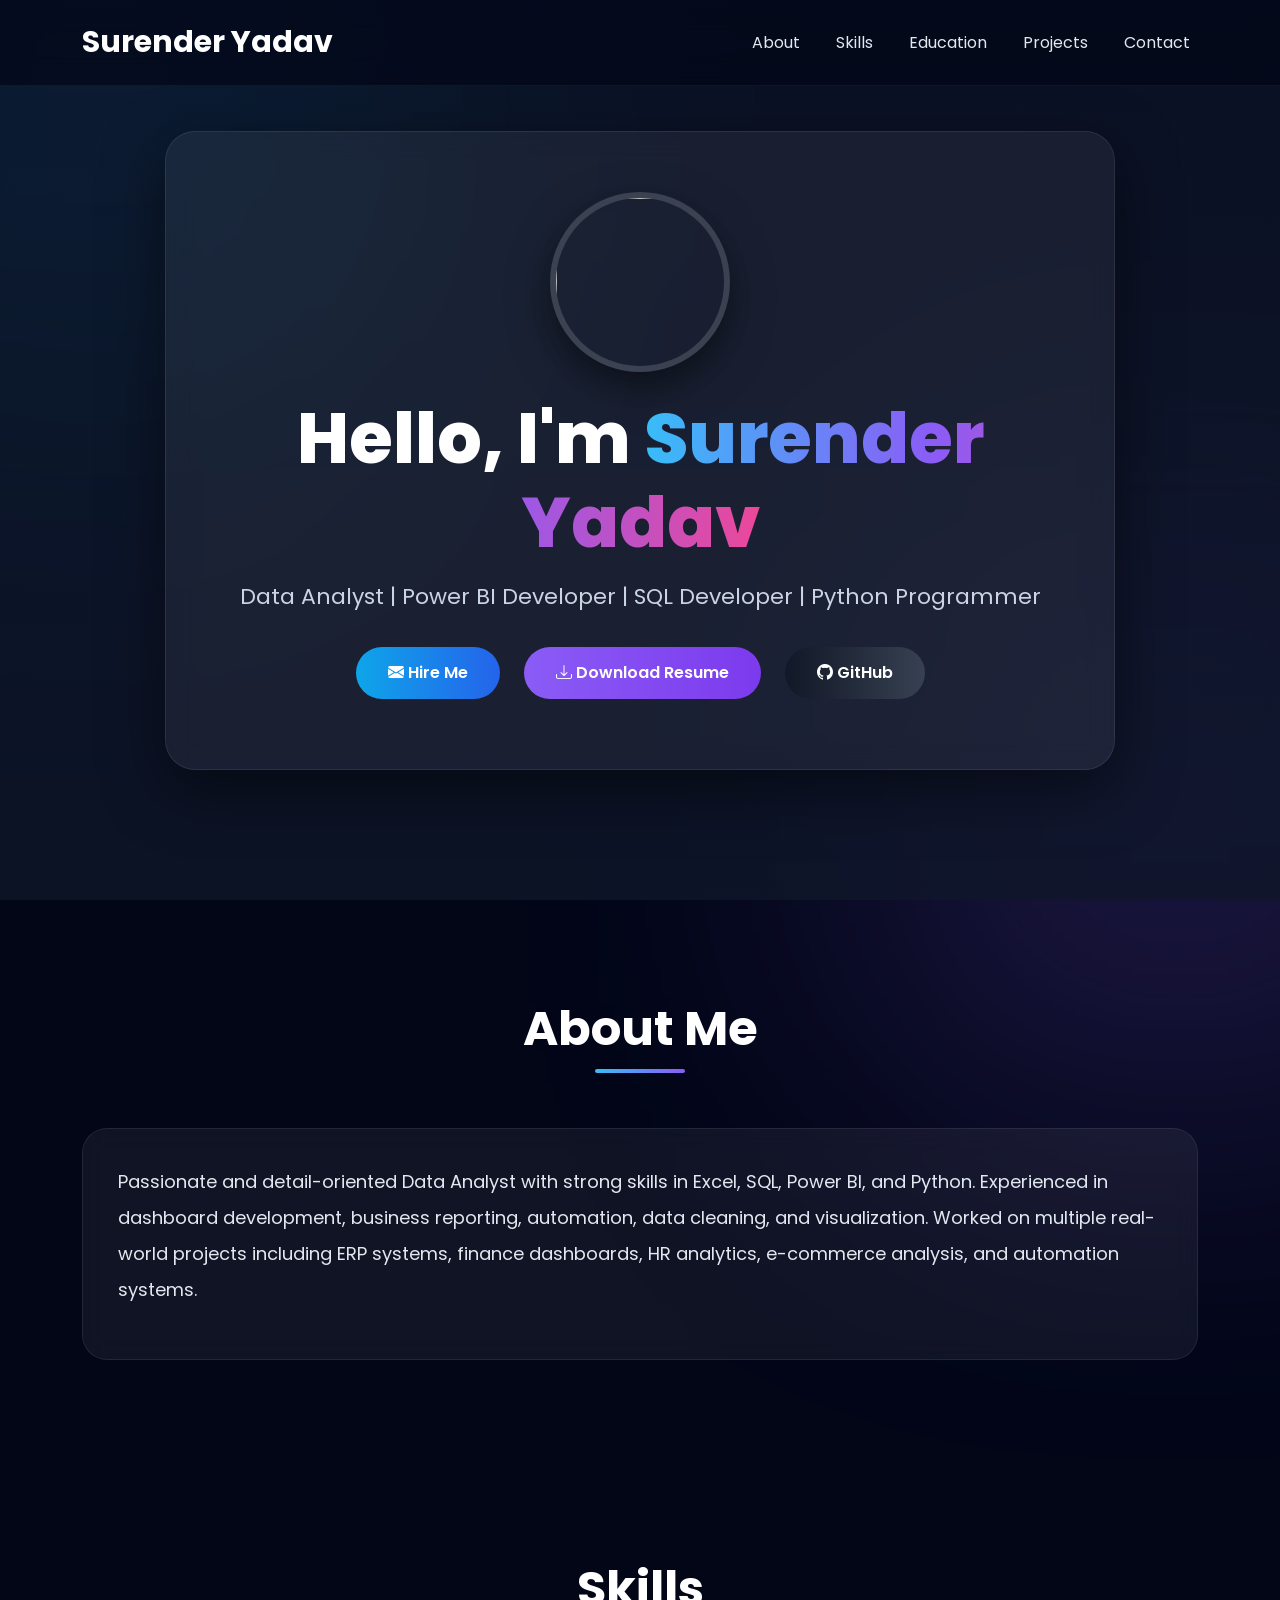
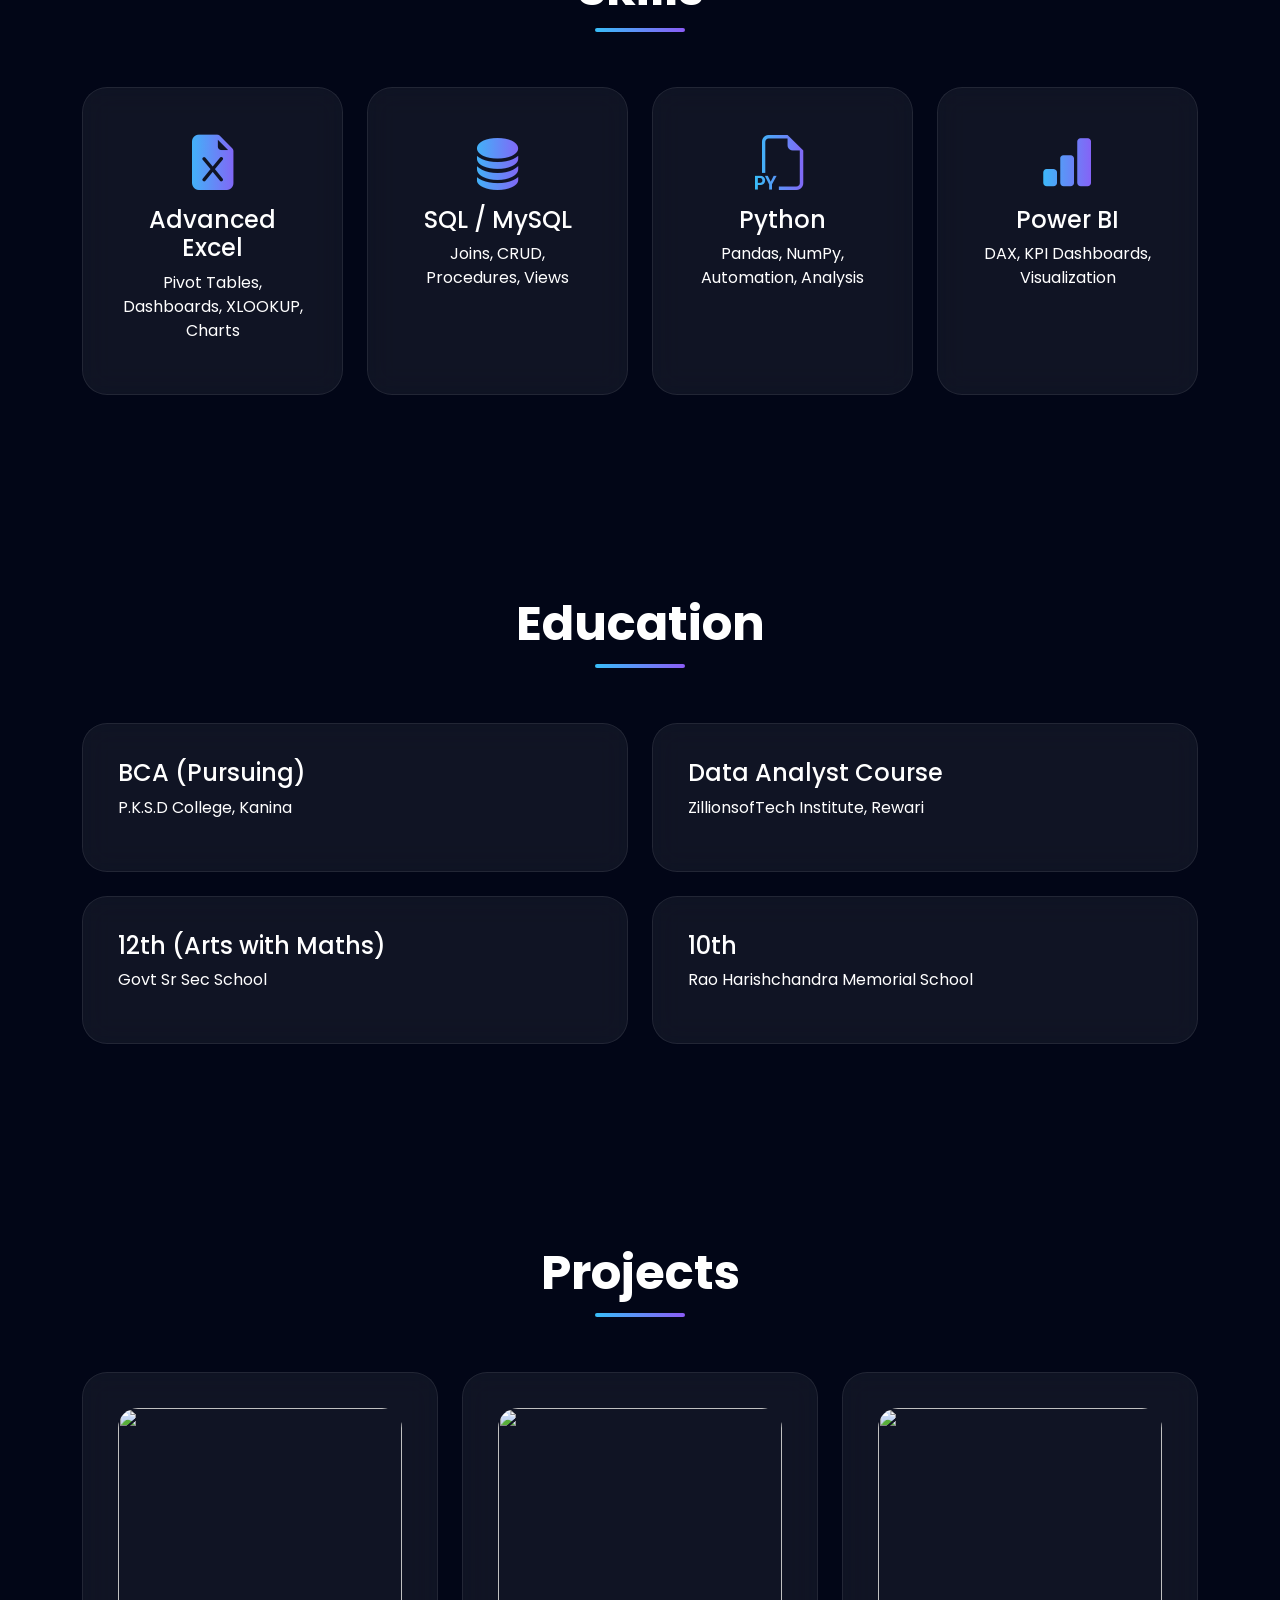
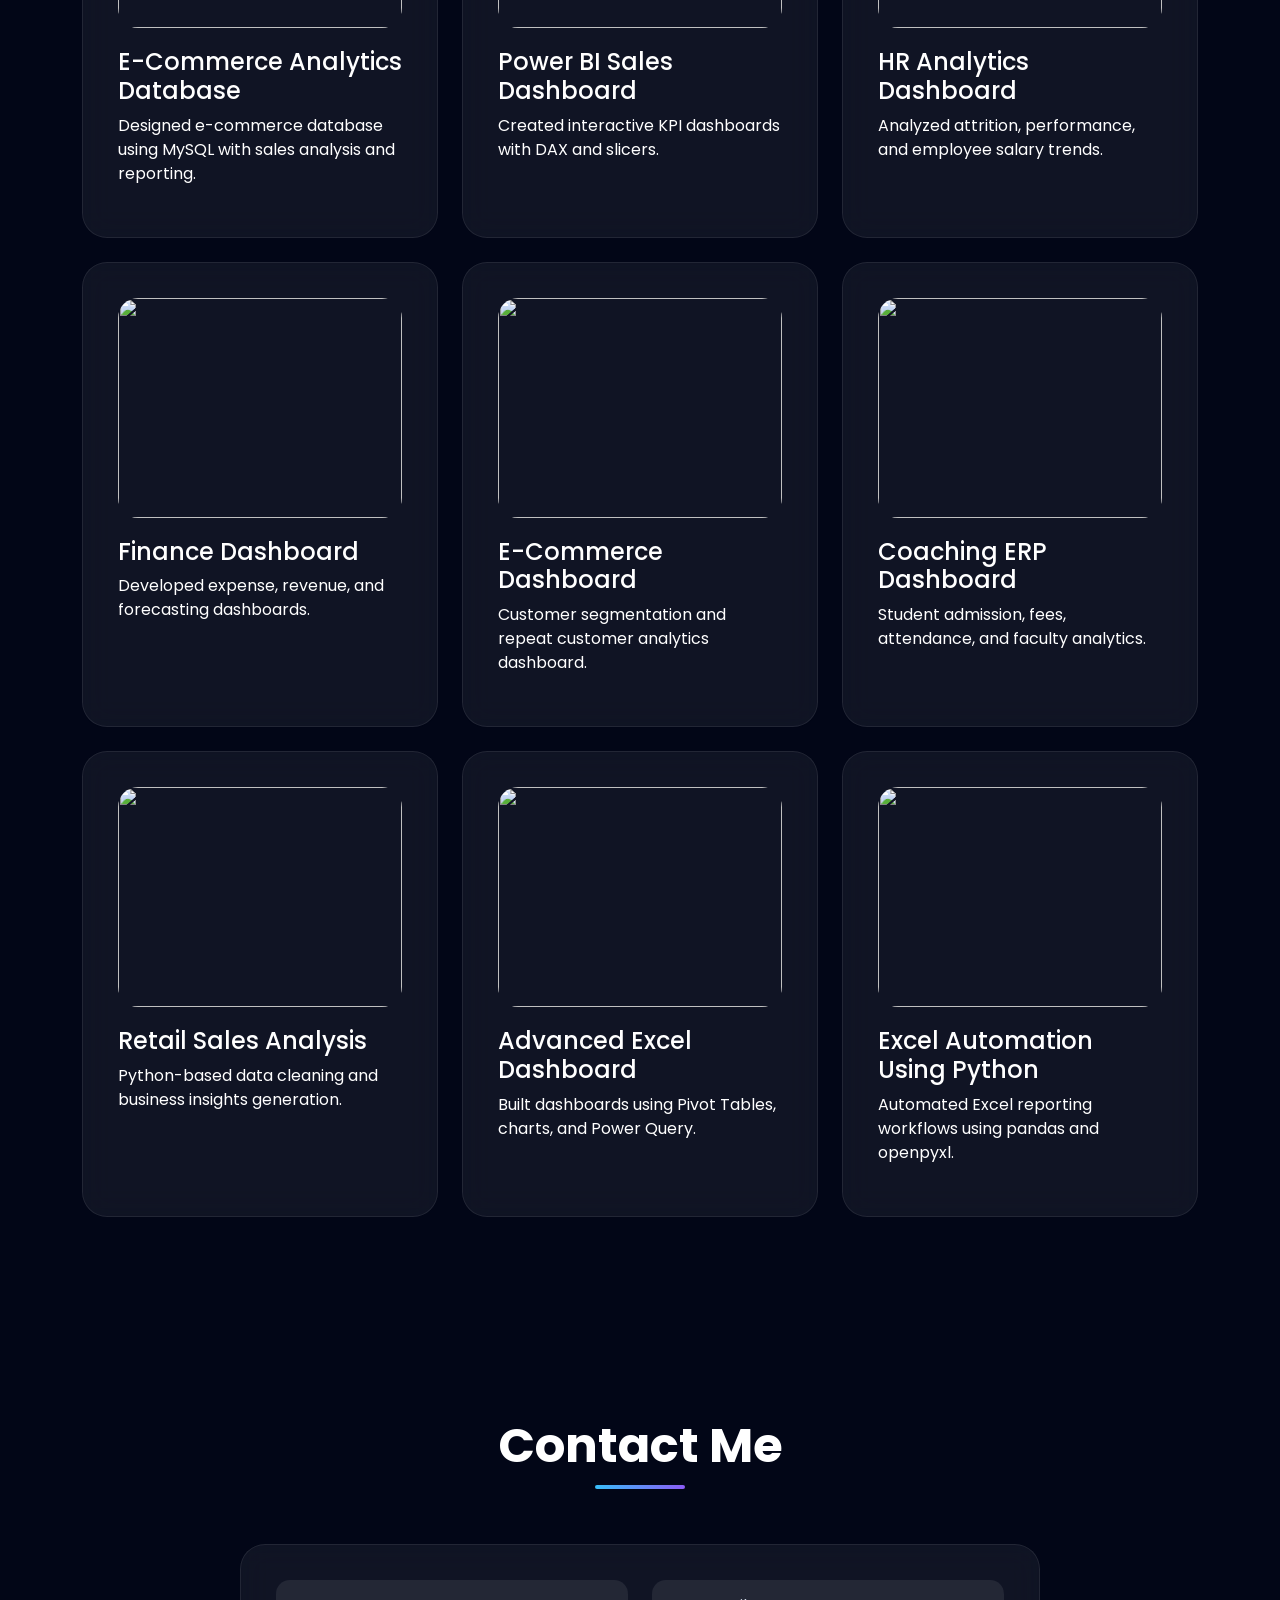
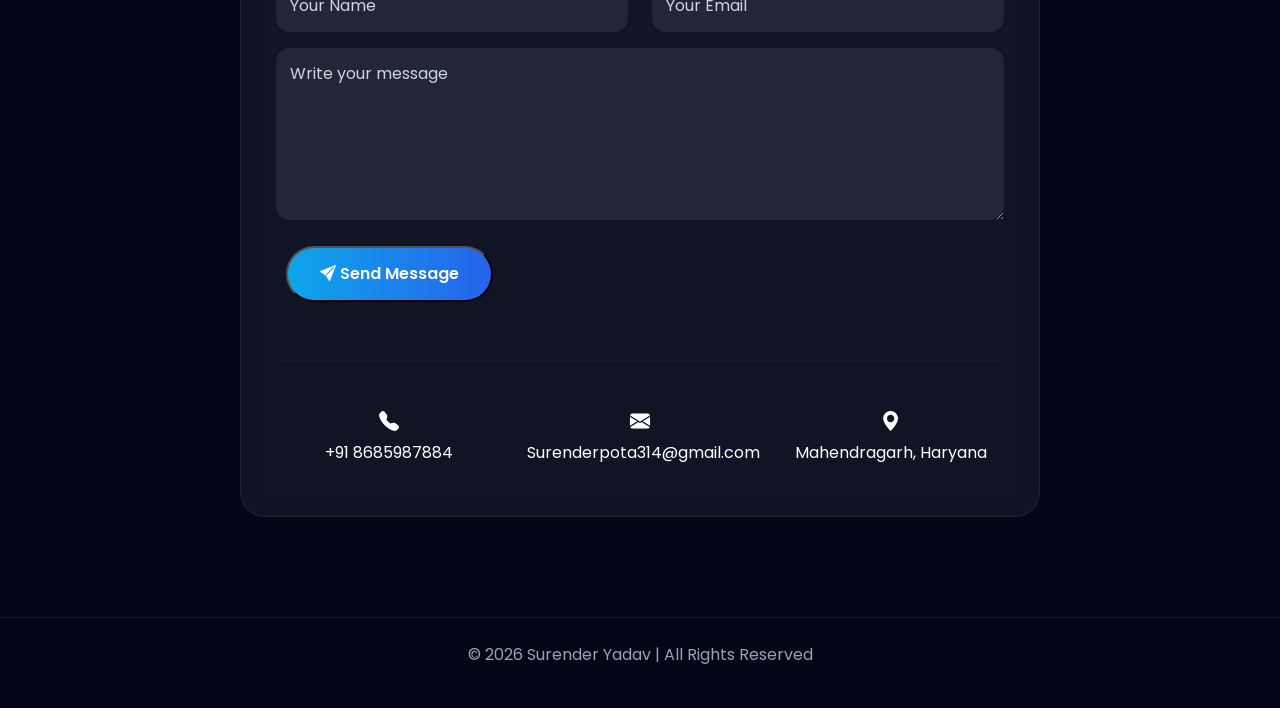
==== index.html @ e2221f17 "portfolio" ====
<!DOCTYPE html>
<html lang="en">
<head>
<meta charset="UTF-8">
<meta name="viewport" content="width=device-width, initial-scale=1.0">

<title>Surender Yadav | Portfolio</title>

<!-- Bootstrap -->
<link href="https://cdn.jsdelivr.net/npm/bootstrap@5.3.3/dist/css/bootstrap.min.css" rel="stylesheet">

<!-- Bootstrap Icons -->
<link rel="stylesheet" href="https://cdn.jsdelivr.net/npm/bootstrap-icons@1.11.3/font/bootstrap-icons.min.css">

<!-- Google Font -->
<link href="https://fonts.googleapis.com/css2?family=Poppins:wght@300;400;500;600;700;800&display=swap" rel="stylesheet">

<s><link rel="stylesheet" href="style.css"></s>
</head>

<body>

<!-- Navbar -->
<nav class="navbar navbar-expand-lg fixed-top">

<div class="container">

<a class="navbar-brand" href="#">Surender Yadav</a>

<button class="navbar-toggler bg-light" data-bs-toggle="collapse" data-bs-target="#menu">
<span class="navbar-toggler-icon"></span>
</button>

<div class="collapse navbar-collapse" id="menu">

<ul class="navbar-nav ms-auto">

<li class="nav-item">
<a class="nav-link" href="#about">About</a>
</li>

<li class="nav-item">
<a class="nav-link" href="#skills">Skills</a>
</li>

<li class="nav-item">
<a class="nav-link" href="#education">Education</a>
</li>

<li class="nav-item">
<a class="nav-link" href="#projects">Projects</a>
</li>

<li class="nav-item">
<a class="nav-link" href="#contact">Contact</a>
</li>

</ul>

</div>
</div>
</nav>

<!-- Hero -->
<section class="hero">

<div class="hero-box">

<!-- Profile Image -->
<img src="" class="profile-img">

<h1>Hello, I'm <span>Surender Yadav</span></h1>

<p>Data Analyst | Power BI Developer | SQL Developer | Python Programmer</p>

<div class="mt-4">

<a href="mailto:Surenderpota314@gmail.com" class="btn-custom btn1">
<i class="bi bi-envelope-fill"></i>
Hire Me
</a>

<a href="resume.pdf" download class="btn-custom btn2">
<i class="bi bi-download"></i>
Download Resume
</a>

<a href="https://github.com/surenderyadav29" target="_blank" class="btn-custom btn3">
<i class="bi bi-github"></i>
GitHub
</a>

</div>

</div>

</section>

<!-- About -->
<section id="about">

<div class="container">

<h2 class="section-title">About Me</h2>

<div class="glass">

<p class="about-text">

Passionate and detail-oriented Data Analyst with strong skills in Excel, SQL, Power BI, and Python.

Experienced in dashboard development, business reporting, automation, data cleaning, and visualization.

Worked on multiple real-world projects including ERP systems, finance dashboards, HR analytics, e-commerce analysis, and automation systems.

</p>

</div>

</div>

</section>

<!-- Skills -->
<section id="skills">

<div class="container">

<h2 class="section-title">Skills</h2>

<div class="row g-4">

<div class="col-md-3">
<div class="glass skill-card">
<i class="bi bi-file-earmark-excel-fill"></i>
<h4>Advanced Excel</h4>
<p>Pivot Tables, Dashboards, XLOOKUP, Charts</p>
</div>
</div>

<div class="col-md-3">
<div class="glass skill-card">
<i class="bi bi-database-fill"></i>
<h4>SQL / MySQL</h4>
<p>Joins, CRUD, Procedures, Views</p>
</div>
</div>

<div class="col-md-3">
<div class="glass skill-card">
<i class="bi bi-filetype-py"></i>
<h4>Python</h4>
<p>Pandas, NumPy, Automation, Analysis</p>
</div>
</div>

<div class="col-md-3">
<div class="glass skill-card">
<i class="bi bi-bar-chart-fill"></i>
<h4>Power BI</h4>
<p>DAX, KPI Dashboards, Visualization</p>
</div>
</div>

</div>

</div>

</section>

<!-- Education -->
<section id="education">

<div class="container">

<h2 class="section-title">Education</h2>

<div class="row g-4">

<div class="col-md-6">
<div class="glass">
<h4>BCA (Pursuing)</h4>
<p>P.K.S.D College, Kanina</p>
</div>
</div>

<div class="col-md-6">
<div class="glass">
<h4>Data Analyst Course</h4>
<p>ZillionsofTech Institute, Rewari</p>
</div>
</div>

<div class="col-md-6">
<div class="glass">
<h4>12th (Arts with Maths)</h4>
<p>Govt Sr Sec School</p>
</div>
</div>

<div class="col-md-6">
<div class="glass">
<h4>10th</h4>
<p>Rao Harishchandra Memorial School</p>
</div>
</div>

</div>

</div>

</section>

<!-- Projects -->
<section id="projects">

<div class="container">

<h2 class="section-title">Projects</h2>

<div class="row g-4">

<div class="col-md-4">
<div class="glass project-card">
<img src="https://images.unsplash.com/photo-1551288049-bebda4e38f71?q=80&w=1200&auto=format&fit=crop">
<h4>E-Commerce Analytics Database</h4>
<p>Designed e-commerce database using MySQL with sales analysis and reporting.</p>
</div>
</div>

<div class="col-md-4">
<div class="glass project-card">
<img src="https://images.unsplash.com/photo-1516321318423-f06f85e504b3?q=80&w=1200&auto=format&fit=crop">
<h4>Power BI Sales Dashboard</h4>
<p>Created interactive KPI dashboards with DAX and slicers.</p>
</div>
</div>

<div class="col-md-4">
<div class="glass project-card">
<img src="https://images.unsplash.com/photo-1520607162513-77705c0f0d4a?q=80&w=1200&auto=format&fit=crop">
<h4>HR Analytics Dashboard</h4>
<p>Analyzed attrition, performance, and employee salary trends.</p>
</div>
</div>

<div class="col-md-4">
<div class="glass project-card">
<img src="https://images.unsplash.com/photo-1460925895917-afdab827c52f?q=80&w=1200&auto=format&fit=crop">
<h4>Finance Dashboard</h4>
<p>Developed expense, revenue, and forecasting dashboards.</p>
</div>
</div>

<div class="col-md-4">
<div class="glass project-card">
<img src="https://images.unsplash.com/photo-1526379095098-d400fd0bf935?q=80&w=1200&auto=format&fit=crop">
<h4>E-Commerce Dashboard</h4>
<p>Customer segmentation and repeat customer analytics dashboard.</p>
</div>
</div>

<div class="col-md-4">
<div class="glass project-card">
<img src="https://images.unsplash.com/photo-1509062522246-3755977927d7?q=80&w=1200&auto=format&fit=crop">
<h4>Coaching ERP Dashboard</h4>
<p>Student admission, fees, attendance, and faculty analytics.</p>
</div>
</div>

<div class="col-md-4">
<div class="glass project-card">
<img src="https://images.unsplash.com/photo-1515879218367-8466d910aaa4?q=80&w=1200&auto=format&fit=crop">
<h4>Retail Sales Analysis</h4>
<p>Python-based data cleaning and business insights generation.</p>
</div>
</div>

<div class="col-md-4">
<div class="glass project-card">
<img src="https://images.unsplash.com/photo-1554224155-6726b3ff858f?q=80&w=1200&auto=format&fit=crop">
<h4>Advanced Excel Dashboard</h4>
<p>Built dashboards using Pivot Tables, charts, and Power Query.</p>
</div>
</div>

<div class="col-md-4">
<div class="glass project-card">
<img src="https://images.unsplash.com/photo-1454165804606-c3d57bc86b40?q=80&w=1200&auto=format&fit=crop">
<h4>Excel Automation Using Python</h4>
<p>Automated Excel reporting workflows using pandas and openpyxl.</p>
</div>
</div>

</div>

</div>

</section>

<!-- Contact -->
<section id="contact">

<div class="container">

<h2 class="section-title">Contact Me</h2>

<div class="glass contact-box mx-auto" style="max-width:800px;">

<form action="https://formsubmit.co/Surenderpota314@gmail.com" method="POST">

<div class="row">

<div class="col-md-6 mb-3">
<input type="text" class="form-control" placeholder="Your Name" required>
</div>

<div class="col-md-6 mb-3">
<input type="email" class="form-control" placeholder="Your Email" required>
</div>

</div>

<div class="mb-3">
<textarea rows="6" class="form-control" placeholder="Write your message"></textarea>
</div>

<input type="hidden" name="_captcha" value="false">

<button class="btn-custom btn1">
<i class="bi bi-send-fill"></i>
Send Message
</button>

</form>

<hr class="my-5" style="border-color:rgba(255,255,255,0.1)">

<div class="row text-center">

<div class="col-md-4">
<h5><i class="bi bi-telephone-fill"></i></h5>
<p>+91 8685987884</p>
</div>

<div class="col-md-4">
<h5><i class="bi bi-envelope-fill"></i></h5>
<p>Surenderpota314@gmail.com</p>
</div>

<div class="col-md-4">
<h5><i class="bi bi-geo-alt-fill"></i></h5>
<p>Mahendragarh, Haryana</p>
</div>

</div>

</div>

</div>

</section>

<!-- Footer -->
<footer>

<p>© 2026 Surender Yadav | All Rights Reserved</p>

</footer>

<!-- Bootstrap JS -->


<script src="script.js"></script>

</body>
</html>
---- style.css ----
*{
    margin:0;
    padding:0;
    box-sizing:border-box;
    scroll-behavior:smooth;
}

body{
    font-family:'Poppins',sans-serif;
    background:#020617;
    color:white;
    overflow-x:hidden;
}

/* Background Glow */
body::before{
    content:'';
    position:fixed;
    width:600px;
    height:600px;
    background:#0ea5e9;
    filter:blur(180px);
    top:-200px;
    left:-200px;
    opacity:0.3;
    z-index:-1;
}

body::after{
    content:'';
    position:fixed;
    width:500px;
    height:500px;
    background:#8b5cf6;
    filter:blur(180px);
    bottom:-150px;
    right:-150px;
    opacity:0.3;
    z-index:-1;
}

/* Navbar */
.navbar{
    background:rgba(2,6,23,0.7);
    backdrop-filter:blur(15px);
    padding:15px 0;
    border-bottom:1px solid rgba(255,255,255,0.05);
}

.navbar-brand{
    font-size:30px;
    font-weight:700;
    color:white !important;
}

.nav-link{
    color:#e2e8f0 !important;
    margin-left:20px;
    position:relative;
    transition:0.3s;
}

.nav-link::after{
    content:'';
    position:absolute;
    width:0%;
    height:2px;
    background:#38bdf8;
    left:0;
    bottom:-5px;
    transition:0.4s;
}

.nav-link:hover::after{
    width:100%;
}

/* Hero Section */
.hero{
    min-height:100vh;
    display:flex;
    align-items:center;
    justify-content:center;
    text-align:center;
    background:
    linear-gradient(rgba(15,23,42,0.7),rgba(15,23,42,0.8)),
    url('https://images.unsplash.com/photo-1516321318423-f06f85e504b3?q=80&w=1400&auto=format&fit=crop');
    background-size:cover;
    background-position:center;
    padding:20px;
}

.hero-box{
    background:rgba(255,255,255,0.06);
    border:1px solid rgba(255,255,255,0.08);
    backdrop-filter:blur(14px);
    border-radius:30px;
    padding:60px;
    max-width:950px;
    width:100%;
    box-shadow:0 20px 60px rgba(0,0,0,0.5);
}

/* Profile Image */
.profile-img{
    width:180px;
    height:180px;
    border-radius:50%;
    object-fit:cover;
    border:6px solid rgba(255,255,255,0.15);
    margin-bottom:25px;
    box-shadow:0 15px 40px rgba(0,0,0,0.5);
    transition:0.4s;
}

.profile-img:hover{
    transform:scale(1.05) rotate(3deg);
}

.hero h1{
    font-size:70px;
    font-weight:800;
}

.hero span{
    background:linear-gradient(90deg,#38bdf8,#8b5cf6,#ec4899);
    -webkit-background-clip:text;
    -webkit-text-fill-color:transparent;
}

.hero p{
    font-size:22px;
    color:#cbd5e1;
    margin-top:15px;
}

/* Buttons */
.btn-custom{
    padding:14px 32px;
    border-radius:50px;
    text-decoration:none;
    display:inline-block;
    margin:10px;
    font-weight:600;
    transition:0.4s;
}

.btn1{
    background:linear-gradient(90deg,#0ea5e9,#2563eb);
    color:white;
}

.btn2{
    background:linear-gradient(90deg,#8b5cf6,#7c3aed);
    color:white;
}

.btn3{
    background:linear-gradient(90deg,#111827,#374151);
    color:white;
}

.btn-custom:hover{
    transform:translateY(-6px);
    box-shadow:0 15px 30px rgba(0,0,0,0.4);
}

/* Sections */
section{
    padding:100px 0;
}

.section-title{
    text-align:center;
    font-size:48px;
    font-weight:700;
    margin-bottom:70px;
    position:relative;
}

.section-title::after{
    content:'';
    width:90px;
    height:4px;
    background:linear-gradient(90deg,#38bdf8,#8b5cf6);
    position:absolute;
    left:50%;
    transform:translateX(-50%);
    bottom:-15px;
    border-radius:20px;
}

/* Glass Card */
.glass{
    background:rgba(255,255,255,0.06);
    border:1px solid rgba(255,255,255,0.08);
    backdrop-filter:blur(14px);
    border-radius:25px;
    padding:35px;
    transition:0.4s;
    height:100%;
}

.glass:hover{
    transform:translateY(-10px);
    box-shadow:0 20px 50px rgba(0,0,0,0.4);
}

/* About */
.about-text{
    font-size:18px;
    line-height:2;
    color:#e2e8f0;
}

/* Skills */
.skill-card{
    text-align:center;
}

.skill-card i{
    font-size:55px;
    margin-bottom:20px;
    background:linear-gradient(90deg,#38bdf8,#8b5cf6);
    -webkit-background-clip:text;
    -webkit-text-fill-color:transparent;
}

/* Projects */
.project-card img{
    width:100%;
    height:220px;
    object-fit:cover;
    border-radius:20px;
}

.project-card h4{
    margin-top:20px;
}

/* Contact */
.contact-box input,
.contact-box textarea{
    background:rgba(255,255,255,0.08);
    border:none;
    color:white;
    border-radius:14px;
    padding:14px;
}

.contact-box input::placeholder,
.contact-box textarea::placeholder{
    color:#cbd5e1;
}

.contact-box input:focus,
.contact-box textarea:focus{
    background:rgba(255,255,255,0.1);
    color:white;
    box-shadow:none;
}

/* Footer */
footer{
    background:#020617;
    border-top:1px solid rgba(255,255,255,0.08);
    text-align:center;
    padding:25px;
    color:#94a3b8;
}

/* Responsive */
@media(max-width:768px){

.hero h1{
    font-size:42px;
}

.hero-box{
    padding:35px;
}

.section-title{
    font-size:36px;
}

}
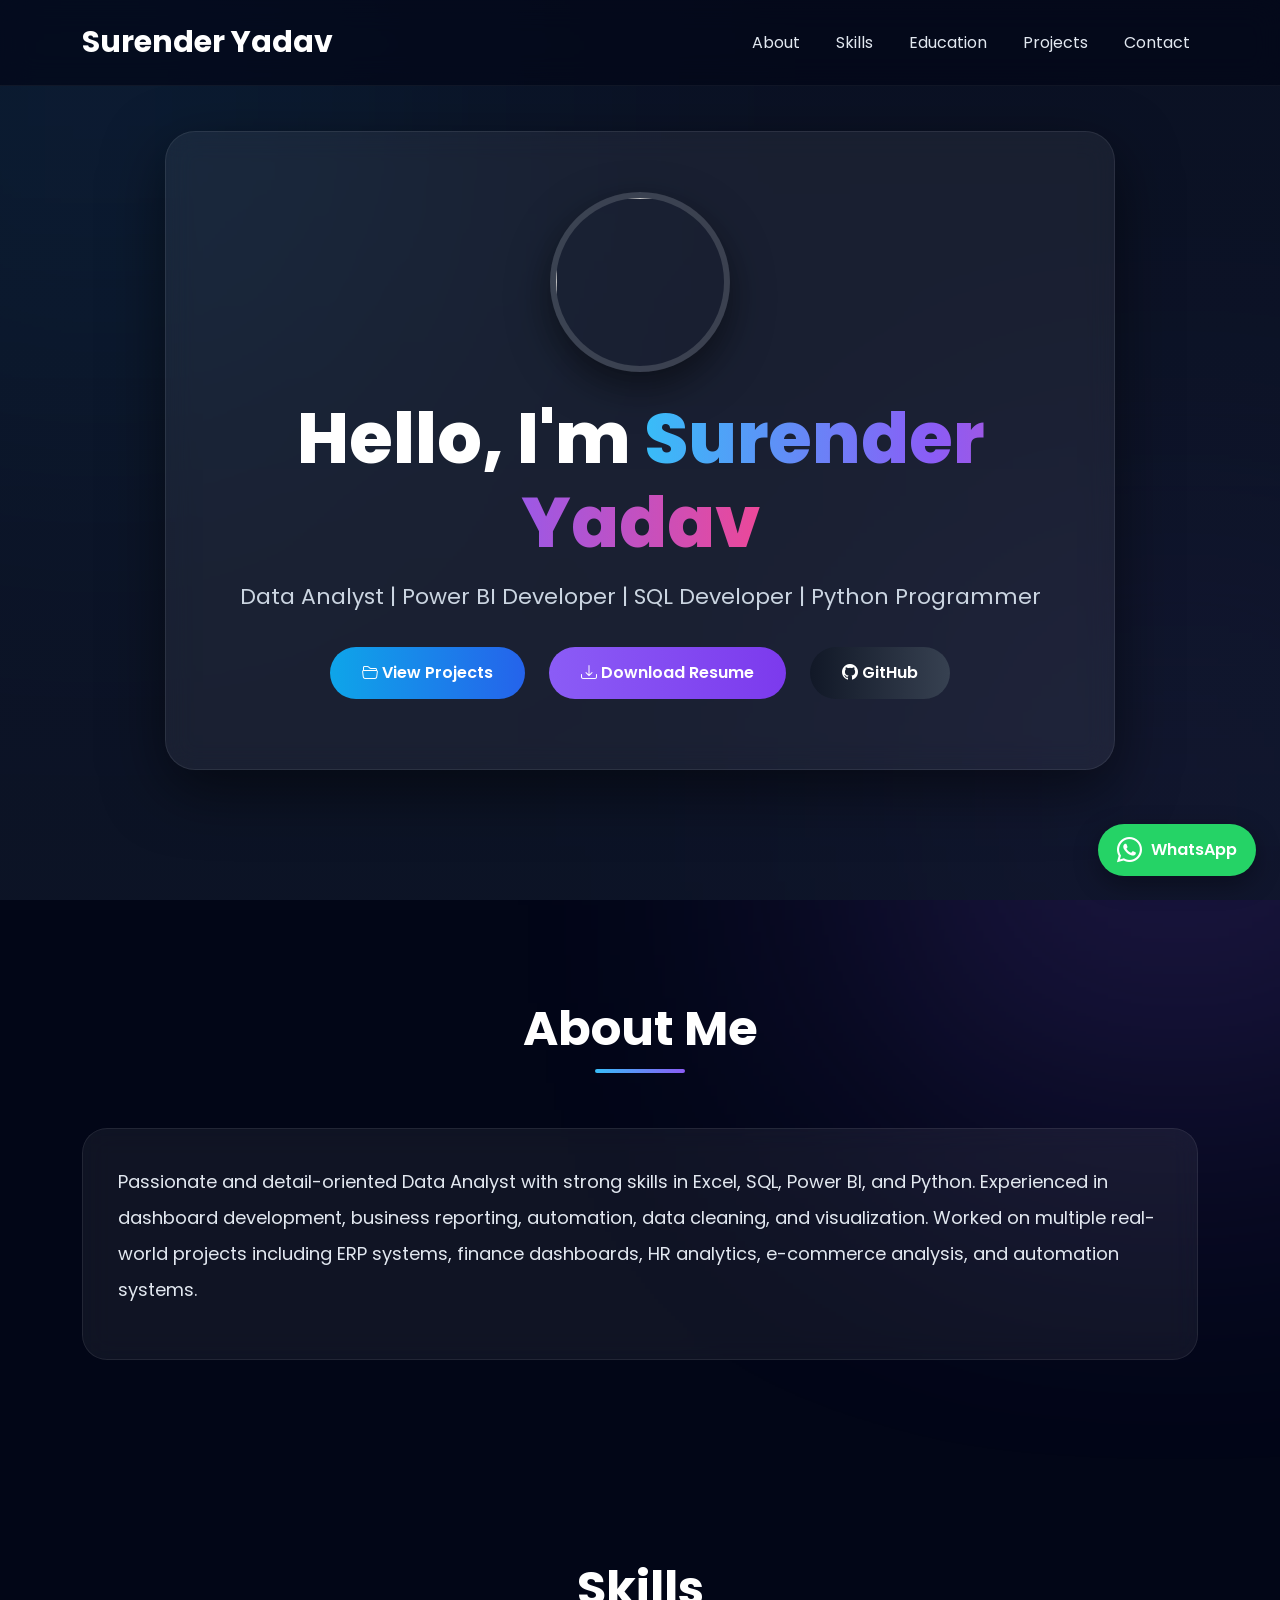
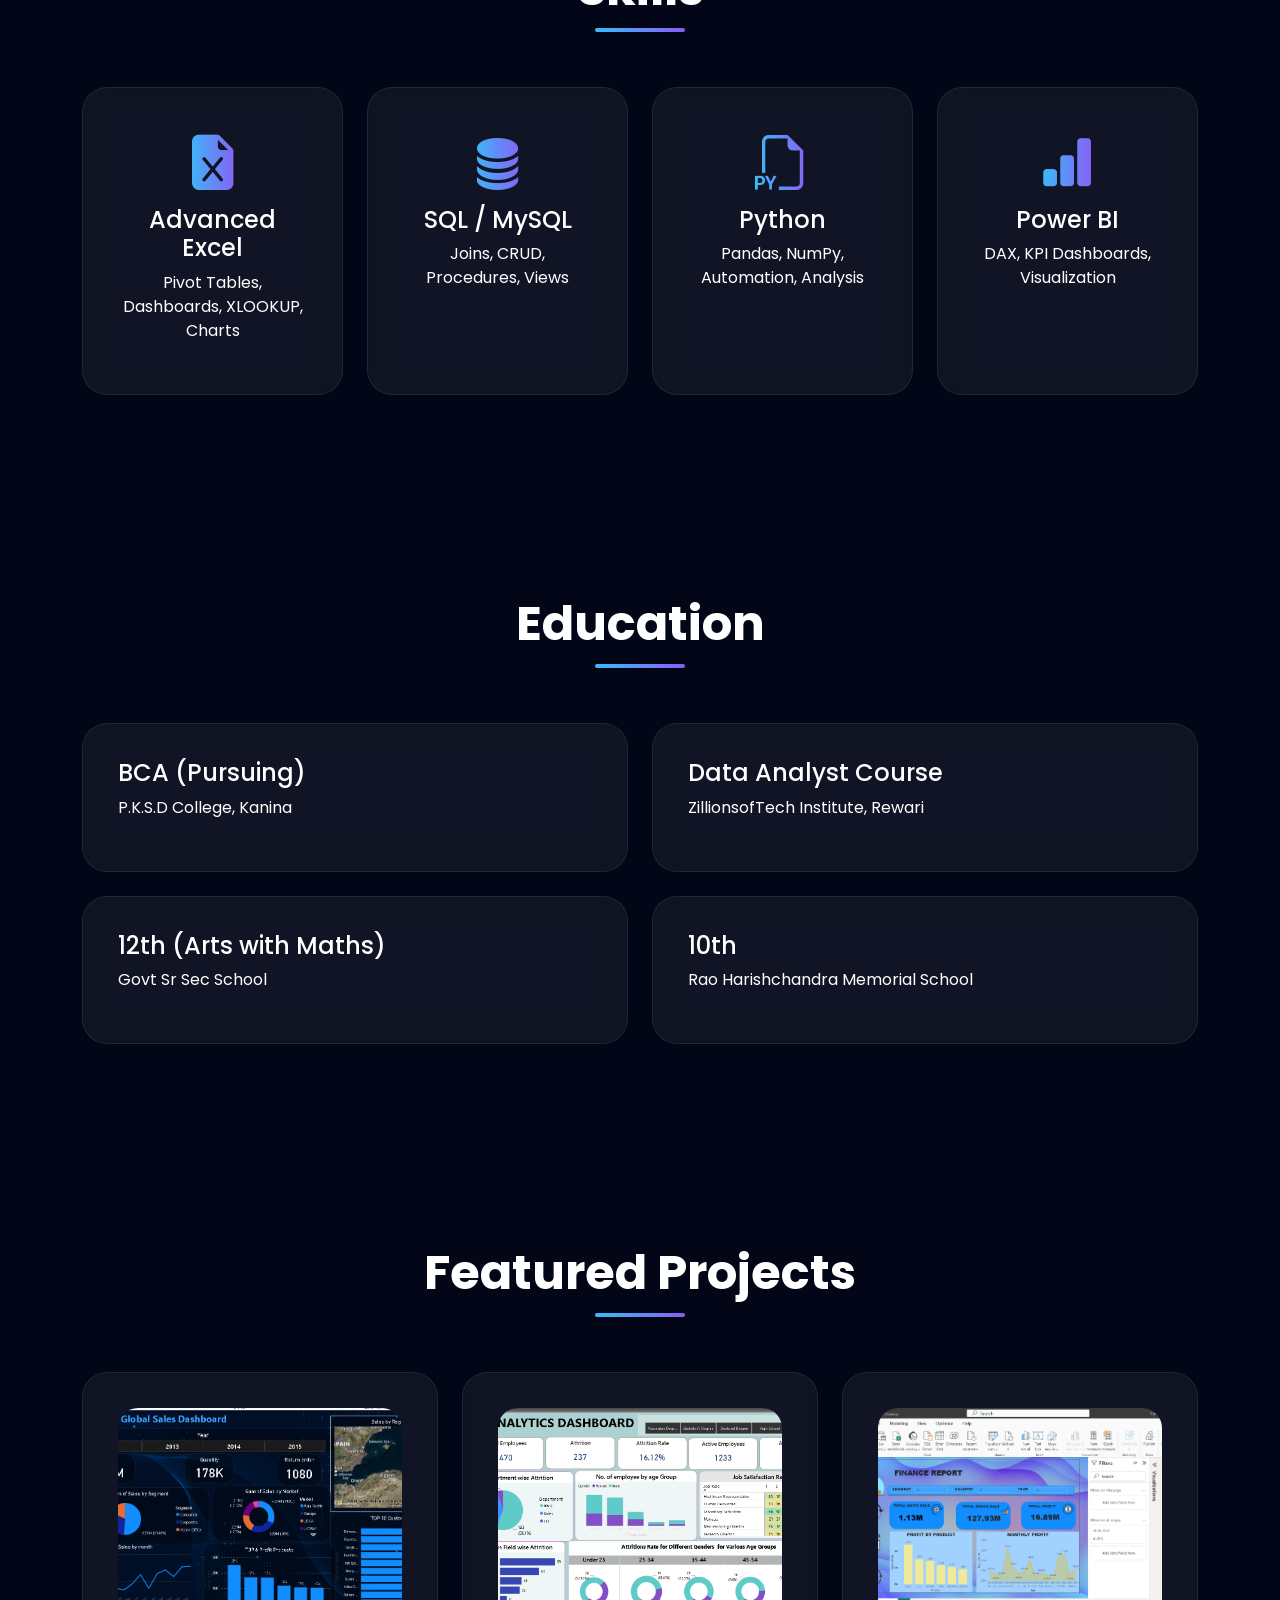
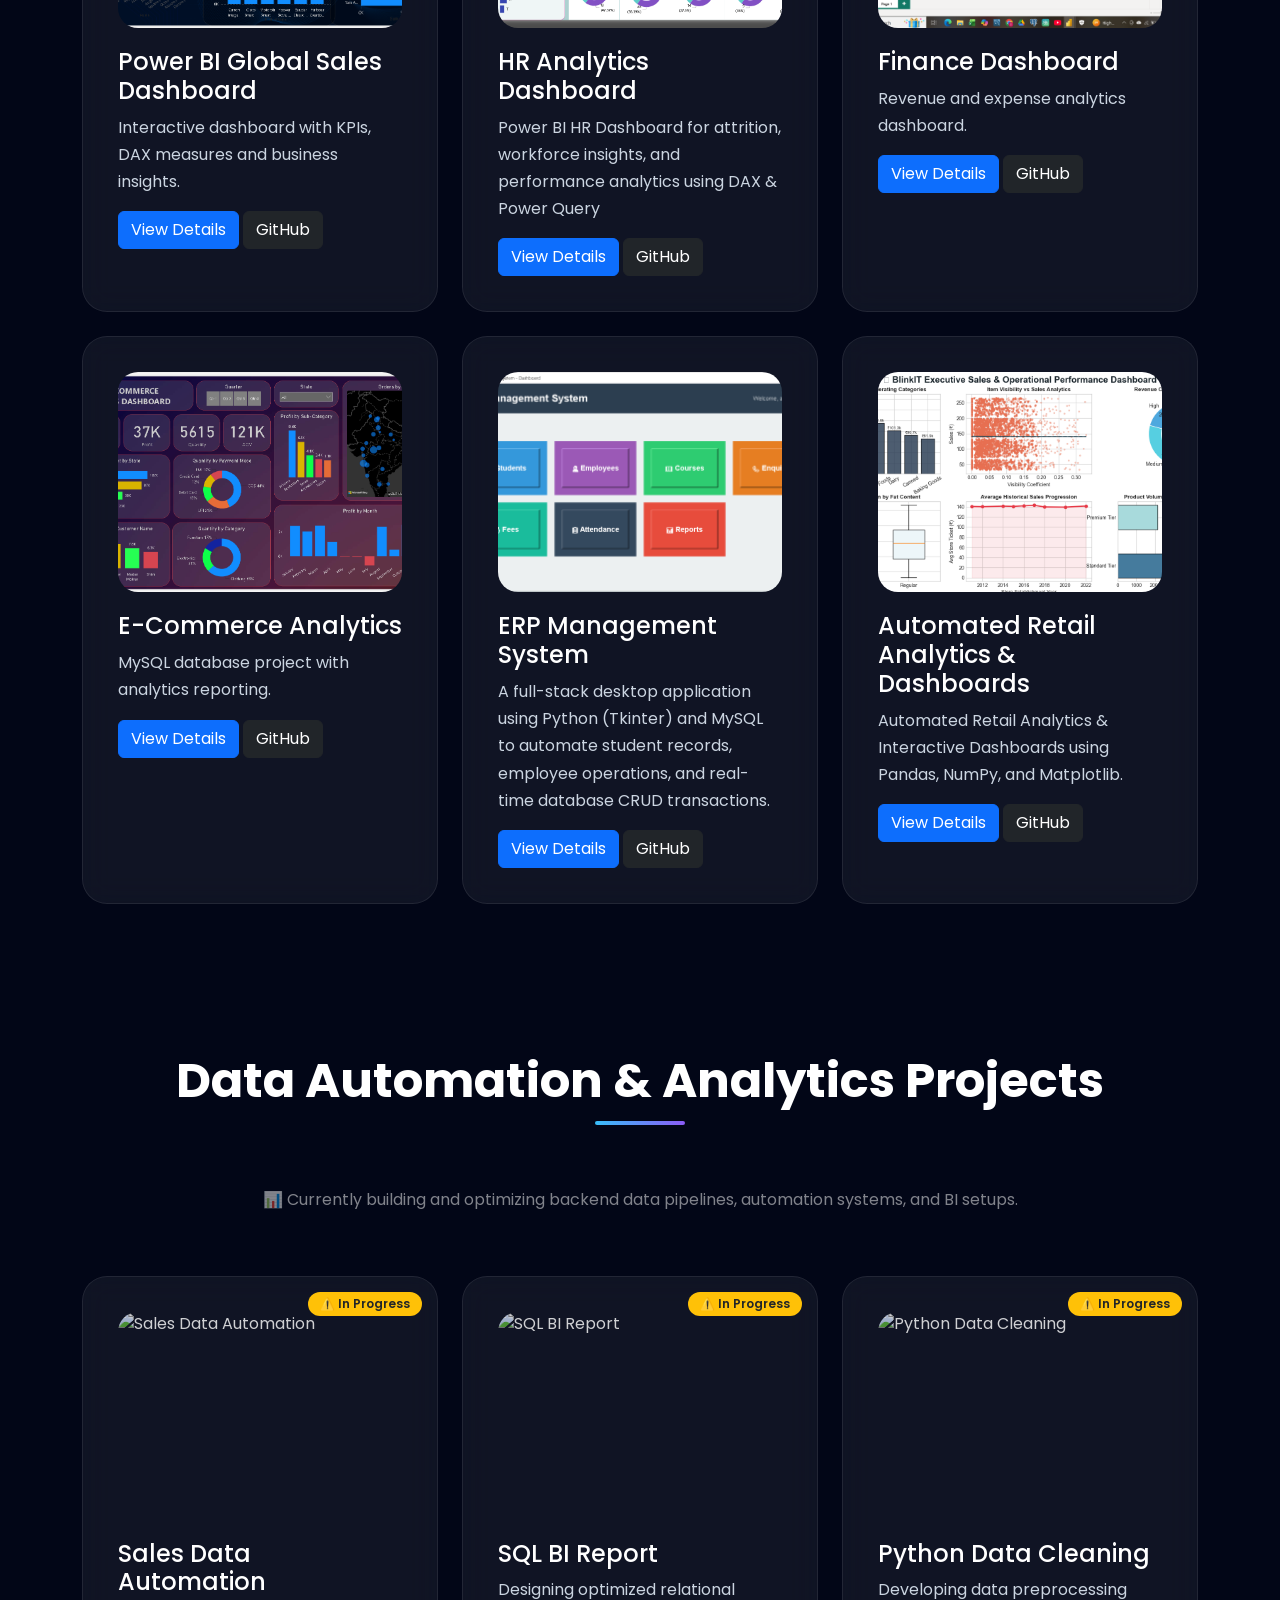
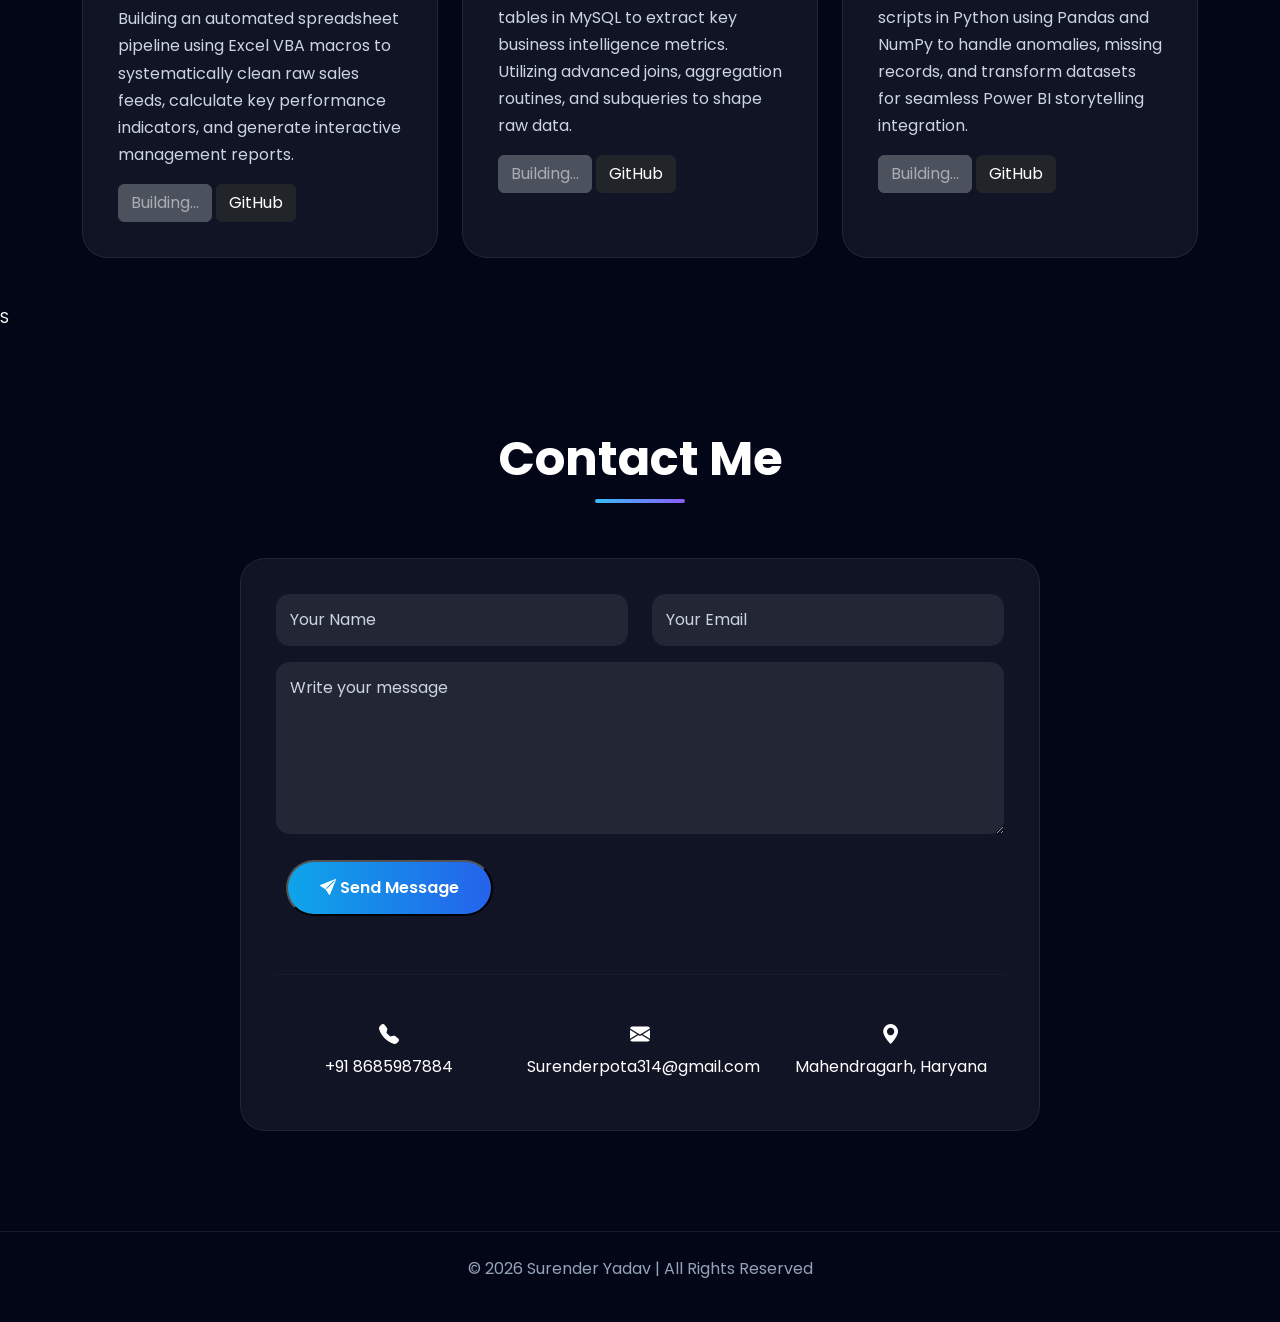
==== commit 59ea7673: "msg" ====
--- a/index.html
+++ b/index.html
@@ -15,7 +15,7 @@
 <!-- Google Font -->
 <link href="https://fonts.googleapis.com/css2?family=Poppins:wght@300;400;500;600;700;800&display=swap" rel="stylesheet">
 
-<s><link rel="stylesheet" href="style.css"></s>
+<link rel="stylesheet" href="style.css">
 </head>
 
 <body>
@@ -75,9 +75,9 @@
 
 <div class="mt-4">
 
-<a href="mailto:Surenderpota314@gmail.com" class="btn-custom btn1">
-<i class="bi bi-envelope-fill"></i>
-Hire Me
+<a href="#projects" class="btn-custom btn1">
+<i class="bi bi-folder2-open"></i>
+View Projects
 </a>
 
 <a href="resume.pdf" download class="btn-custom btn2">
@@ -216,89 +216,267 @@
 
 <div class="container">
 
-<h2 class="section-title">Projects</h2>
+<h2 class="section-title">Featured Projects</h2>
 
 <div class="row g-4">
 
-<div class="col-md-4">
-<div class="glass project-card">
-<img src="https://images.unsplash.com/photo-1551288049-bebda4e38f71?q=80&w=1200&auto=format&fit=crop">
-<h4>E-Commerce Analytics Database</h4>
-<p>Designed e-commerce database using MySQL with sales analysis and reporting.</p>
-</div>
-</div>
-
-<div class="col-md-4">
-<div class="glass project-card">
-<img src="https://images.unsplash.com/photo-1516321318423-f06f85e504b3?q=80&w=1200&auto=format&fit=crop">
-<h4>Power BI Sales Dashboard</h4>
-<p>Created interactive KPI dashboards with DAX and slicers.</p>
-</div>
-</div>
-
-<div class="col-md-4">
-<div class="glass project-card">
-<img src="https://images.unsplash.com/photo-1520607162513-77705c0f0d4a?q=80&w=1200&auto=format&fit=crop">
-<h4>HR Analytics Dashboard</h4>
-<p>Analyzed attrition, performance, and employee salary trends.</p>
-</div>
-</div>
-
-<div class="col-md-4">
-<div class="glass project-card">
-<img src="https://images.unsplash.com/photo-1460925895917-afdab827c52f?q=80&w=1200&auto=format&fit=crop">
-<h4>Finance Dashboard</h4>
-<p>Developed expense, revenue, and forecasting dashboards.</p>
-</div>
-</div>
-
-<div class="col-md-4">
-<div class="glass project-card">
-<img src="https://images.unsplash.com/photo-1526379095098-d400fd0bf935?q=80&w=1200&auto=format&fit=crop">
-<h4>E-Commerce Dashboard</h4>
-<p>Customer segmentation and repeat customer analytics dashboard.</p>
-</div>
-</div>
-
-<div class="col-md-4">
-<div class="glass project-card">
-<img src="https://images.unsplash.com/photo-1509062522246-3755977927d7?q=80&w=1200&auto=format&fit=crop">
-<h4>Coaching ERP Dashboard</h4>
-<p>Student admission, fees, attendance, and faculty analytics.</p>
-</div>
-</div>
-
-<div class="col-md-4">
-<div class="glass project-card">
-<img src="https://images.unsplash.com/photo-1515879218367-8466d910aaa4?q=80&w=1200&auto=format&fit=crop">
-<h4>Retail Sales Analysis</h4>
-<p>Python-based data cleaning and business insights generation.</p>
-</div>
-</div>
-
-<div class="col-md-4">
-<div class="glass project-card">
-<img src="https://images.unsplash.com/photo-1554224155-6726b3ff858f?q=80&w=1200&auto=format&fit=crop">
-<h4>Advanced Excel Dashboard</h4>
-<p>Built dashboards using Pivot Tables, charts, and Power Query.</p>
-</div>
-</div>
-
-<div class="col-md-4">
-<div class="glass project-card">
-<img src="https://images.unsplash.com/photo-1454165804606-c3d57bc86b40?q=80&w=1200&auto=format&fit=crop">
-<h4>Excel Automation Using Python</h4>
-<p>Automated Excel reporting workflows using pandas and openpyxl.</p>
-</div>
-</div>
-
-</div>
-
-</div>
-
-</section>
-
-<!-- Contact -->
+<!-- Global Sales Dashboard -->
+<div class="col-md-4">
+    <div class="glass project-card">
+
+        <img src="global sales dashbord.PNG" alt="Global Sales Dashboard">
+
+        <h4>Power BI Global Sales Dashboard</h4>
+
+        <p>Interactive dashboard with KPIs, DAX measures and business insights.</p>
+
+        <div class="project-buttons">
+            <a href="sales-dashboard.html" class="btn btn-primary">
+                View Details
+            </a>
+
+            <a href="https://github.com/surenderyadav29/Global--Sales--Dashboard"
+               class="btn btn-dark"
+               target="_blank">
+                <i class="fab fa-github"></i> GitHub
+            </a>
+            </a>
+
+        </div>
+
+    </div>
+</div>
+<!-- HR Analytics Dashboard -->
+<div class="col-md-4">
+    <div class="glass project-card">
+
+        <img src="HR Dashboard project powerbi.PNG">
+
+        <h4>HR Analytics Dashboard</h4>
+
+        <p>Power BI HR Dashboard for attrition, workforce insights, and performance analytics using DAX & Power Query</p>
+
+        <div class="project-buttons">
+            <a href="hr-analytics-dashboard.html" class="btn btn-primary">
+                View Details
+            </a>
+
+            <a href="https://github.com/surenderyadav29/HR-Analytics-Dashboard"
+               class="btn btn-dark"
+               target="_blank">
+                <i class="fab fa-github"></i> GitHub
+            </a>
+            </a>
+        </div>
+
+    </div>
+</div>
+<!-- Finance Dashboard -->
+<div class="col-md-4">
+    <div class="glass project-card">
+
+        <img src="Finance_dashboard.png">
+
+        <h4>Finance Dashboard</h4>
+
+        <p>Revenue and expense analytics dashboard.</p>
+
+        <div class="project-buttons">
+            <a href="finance-dashboard.html" class="btn btn-primary">
+                View Details
+            </a>
+
+            <a href="https://github.com/surenderyadav29/Finance-Dashboard"
+               class="btn btn-dark"
+               target="_blank">
+                <i class="fab fa-github"></i> GitHub
+            </a>
+            </a>
+
+
+        </div>
+
+    </div>
+</div>
+
+
+<!-- E-Commerce Analytics -->
+<div class="col-md-4">
+    <div class="glass project-card">
+
+        <img src="ecommerce_pic2.PNG" alt="E-Commerce Analytics Dashboard">
+
+        <h4>E-Commerce Analytics</h4>
+
+        <p>MySQL database project with analytics reporting.</p>
+
+        <div class="project-buttons">
+            <a href="ecommerce-analytics.html" class="btn btn-primary">
+                View Details
+            </a>
+
+            <a href="https://github.com/surenderyadav29/Advanced-E-Commerce-Sales-Analytics"
+               class="btn btn-dark"
+               target="_blank">
+                <i class="fab fa-github"></i> GitHub
+            </a>
+            </a>
+            </a>
+        </div>
+
+    </div>
+</div>
+
+
+<div class="col-md-4">
+    <div class="glass project-card">
+
+        <img src="erp_1.PNG" alt="ERP System Dashboard">
+
+        <h4>ERP Management System</h4>
+
+        <p>A full-stack desktop application using Python (Tkinter) and MySQL to automate student records, employee operations, and real-time database CRUD transactions.</p>
+
+        <div class="project-buttons">
+            <a href="erp-system.html" class="btn btn-primary">
+                View Details
+            </a>
+
+            <a href="https://github.com/surenderyadav29/ERP-Management-System"
+               class="btn btn-dark"
+               target="_blank">
+                <i class="fab fa-github"></i> GitHub
+            </a>
+
+            
+
+        </div>
+
+    </div>
+</div>
+
+<!-- BlinkIT Quick-Commerce Automation Card -->
+<div class="col-md-4">
+    <div class="glass project-card">
+
+        <!-- Quick Commerce / Retail related premium image -->
+        <img src="blinkit_dasboard.png" alt="BlinkIT Quick-Commerce Sales Dashboard">
+
+        <h4>Automated Retail Analytics & Dashboards</h4>
+
+        <p>Automated Retail Analytics & Interactive Dashboards using Pandas, NumPy, and Matplotlib.</p>
+
+        <div class="project-buttons">
+            <!-- Yeh us page ka link hai jise humne abhi pichle step me banaya hai -->
+            <a href="BlinkIT-Quick-Commerce-Sales-Dashboard.html" class="btn btn-primary">
+                View Details
+            </a>
+
+            <a href="https://github.com/surenderyadav29/BlinkIT-Quick-Commerce-Sales-Dashboard"
+               class="btn btn-dark"
+               target="_blank">
+                <i class="fab fa-github"></i> GitHub
+            </a>
+
+        </div>
+
+    </div>
+</div>
+
+</section>
+<section id="data-analytics-projects" class="py-5">
+    <div class="container">
+        
+        <div class="row mb-5">
+            <div class="col-12 text-center">
+                <h2 class="section-title" style="font-weight: 700; position: relative; display: inline-block;">
+                    Data Automation & Analytics Projects
+                </h2>
+                <p class="text-white-50 mt-2">📊 Currently building and optimizing backend data pipelines, automation systems, and BI setups.</p>
+            </div>
+        </div>
+
+        <div class="row g-4">
+
+            <div class="col-md-4">
+                <div class="glass project-card" style="position: relative;">
+                    <span class="badge bg-warning text-dark" style="position: absolute; top: 15px; right: 15px; font-weight: 600; padding: 6px 12px; border-radius: 20px; z-index: 10;">
+                        ⚠️ In Progress
+                    </span>
+
+                    <img src="https://images.unsplash.com/photo-1554224155-8d04cb21cd6c?q=80&w=1200&auto=format&fit=crop" alt="Sales Data Automation" style="opacity: 0.8;">
+                    
+                    <h4 class="mt-2">Sales Data Automation</h4>
+                    <p>Building an automated spreadsheet pipeline using Excel VBA macros to systematically clean raw sales feeds, calculate key performance indicators, and generate interactive management reports.</p>
+                    
+                    <div class="project-buttons">
+                        <button class="btn btn-secondary" disabled>Building...</button>
+                        <a href="https://github.com/Surenderyadav29" class="btn btn-dark" target="_blank">
+                            <i class="fab fa-github"></i> GitHub
+                        </a>
+                    </div>
+                </div>
+            </div>
+
+            <div class="col-md-4">
+                <div class="glass project-card" style="position: relative;">
+                    <span class="badge bg-warning text-dark" style="position: absolute; top: 15px; right: 15px; font-weight: 600; padding: 6px 12px; border-radius: 20px; z-index: 10;">
+                        ⚠️ In Progress
+                    </span>
+
+                    <img src="https://images.unsplash.com/photo-1543286386-713bdd548da4?q=80&w=1200&auto=format&fit=crop" alt="SQL BI Report" style="opacity: 0.8;">
+                    
+                    <h4 class="mt-2">SQL BI Report</h4>
+                    <p>Designing optimized relational tables in MySQL to extract key business intelligence metrics. Utilizing advanced joins, aggregation routines, and subqueries to shape raw data.</p>
+                    
+                    <div class="project-buttons">
+                        <button class="btn btn-secondary" disabled>Building...</button>
+                        <a href="https://github.com/surenderyadav29" class="btn btn-dark" target="_blank">
+                            <i class="fab fa-github"></i> GitHub
+                        </a>
+                    </div>
+                </div>
+            </div>
+
+            <div class="col-md-4">
+                <div class="glass project-card" style="position: relative;">
+                    <span class="badge bg-warning text-dark" style="position: absolute; top: 15px; right: 15px; font-weight: 600; padding: 6px 12px; border-radius: 20px; z-index: 10;">
+                        ⚠️ In Progress
+                    </span>
+
+                    <img src="https://images.unsplash.com/photo-1516321318423-f06f85e504b3?q=80&w=1200&auto=format&fit=crop" alt="Python Data Cleaning" style="opacity: 0.8;">
+                    
+                    <h4 class="mt-2">Python Data Cleaning</h4>
+                    <p>Developing data preprocessing scripts in Python using Pandas and NumPy to handle anomalies, missing records, and transform datasets for seamless Power BI storytelling integration.</p>
+                    
+                    <div class="project-buttons">
+                        <button class="btn btn-secondary" disabled>Building...</button>
+                        <a href="https://github.com/surenderyadav29" class="btn btn-dark" target="_blank">
+                            <i class="fab fa-github"></i> GitHub
+                        </a>
+                    </div>
+                </div>
+            </div>
+
+        </div>
+    </div>
+</section>
+
+
+
+<!-- Project Details Modal -->
+<div class="project-modal" id="projectDetailsModal" aria-hidden="true">
+  <div class="project-modal-content" role="dialog" aria-modal="true" aria-labelledby="projectModalTitle">
+    <button type="button" class="project-modal-close" aria-label="Close">&times;</button>
+    <h3 id="projectModalTitle">Project Details</h3>
+    <p id="projectModalText"></p>
+    <a class="project-btn github-btn" href="https://github.com/surenderyadav29" target="_blank" rel="noopener noreferrer">
+      <i class="bi bi-github"></i> View GitHub Profile
+    </a>
+  </div>
+</div>
+
+<!-- Contact -->S
 <section id="contact">
 
 <div class="container">
@@ -373,5 +551,12 @@
 
 <script src="script.js"></script>
 
+
+<!-- Floating WhatsApp contact button -->
+<a class="whatsapp-float" href="https://wa.me/918685987884?text=Hello%20Surender%2C%20I%20visited%20your%20portfolio." target="_blank" rel="noopener noreferrer" aria-label="Chat with Surender on WhatsApp" title="Chat on WhatsApp">
+  <i class="bi bi-whatsapp" aria-hidden="true"></i>
+  <span>WhatsApp</span>
+</a>
+
 </body>
 </html>
--- a/style.css
+++ b/style.css
@@ -286,3 +286,115 @@
 
 }
 
+
+
+/* Project action buttons */
+.project-card {
+    display: flex;
+    flex-direction: column;
+}
+.project-card p {
+    color: #cbd5e1;
+    line-height: 1.7;
+}
+.project-actions {
+    display: flex;
+    flex-wrap: wrap;
+    gap: 8px;
+    margin-top: auto;
+    padding-top: 12px;
+}
+.project-btn {
+    display: inline-flex;
+    align-items: center;
+    justify-content: center;
+    gap: 7px;
+    border: 0;
+    border-radius: 6px;
+    padding: 10px 14px;
+    font: inherit;
+    font-weight: 600;
+    font-size: 14px;
+    text-decoration: none;
+    cursor: pointer;
+    transition: transform .2s ease, box-shadow .2s ease;
+}
+.view-details-btn {
+    color: #fff;
+    background: #0d6efd;
+}
+.github-btn {
+    color: #fff;
+    background: #252a31;
+}
+.project-btn:hover {
+    color: #fff;
+    transform: translateY(-2px);
+    box-shadow: 0 8px 18px rgba(0,0,0,.25);
+}
+.project-modal {
+    display: none;
+    position: fixed;
+    inset: 0;
+    z-index: 2000;
+    padding: 20px;
+    background: rgba(0,0,0,.75);
+    align-items: center;
+    justify-content: center;
+}
+.project-modal.is-open { display: flex; }
+.project-modal-content {
+    position: relative;
+    width: min(560px, 100%);
+    padding: 30px;
+    border: 1px solid rgba(255,255,255,.14);
+    border-radius: 18px;
+    background: #0f172a;
+    color: #fff;
+    box-shadow: 0 20px 60px rgba(0,0,0,.45);
+}
+.project-modal-content h3 { margin: 0 35px 16px 0; }
+.project-modal-content p { line-height: 1.8; color: #cbd5e1; }
+.project-modal-close {
+    position: absolute;
+    top: 8px;
+    right: 14px;
+    border: 0;
+    background: transparent;
+    color: #fff;
+    font-size: 30px;
+}
+@media(max-width:576px) {
+    .project-actions .project-btn { flex: 1 1 auto; }
+}
+
+
+/* Floating WhatsApp button */
+.whatsapp-float {
+    position: fixed;
+    right: 24px;
+    bottom: 24px;
+    z-index: 1050;
+    display: inline-flex;
+    align-items: center;
+    justify-content: center;
+    gap: 9px;
+    padding: 13px 19px;
+    border-radius: 999px;
+    background: #25D366;
+    color: #fff;
+    font-weight: 600;
+    text-decoration: none;
+    box-shadow: 0 8px 25px rgba(0,0,0,.35);
+    transition: transform .2s ease, background .2s ease;
+}
+.whatsapp-float i { font-size: 25px; line-height: 1; }
+.whatsapp-float:hover {
+    color: #fff;
+    background: #1ebe5d;
+    transform: translateY(-4px);
+}
+@media (max-width: 576px) {
+    .whatsapp-float { right: 15px; bottom: 15px; padding: 12px 15px; }
+    .whatsapp-float span { font-size: 14px; }
+}
